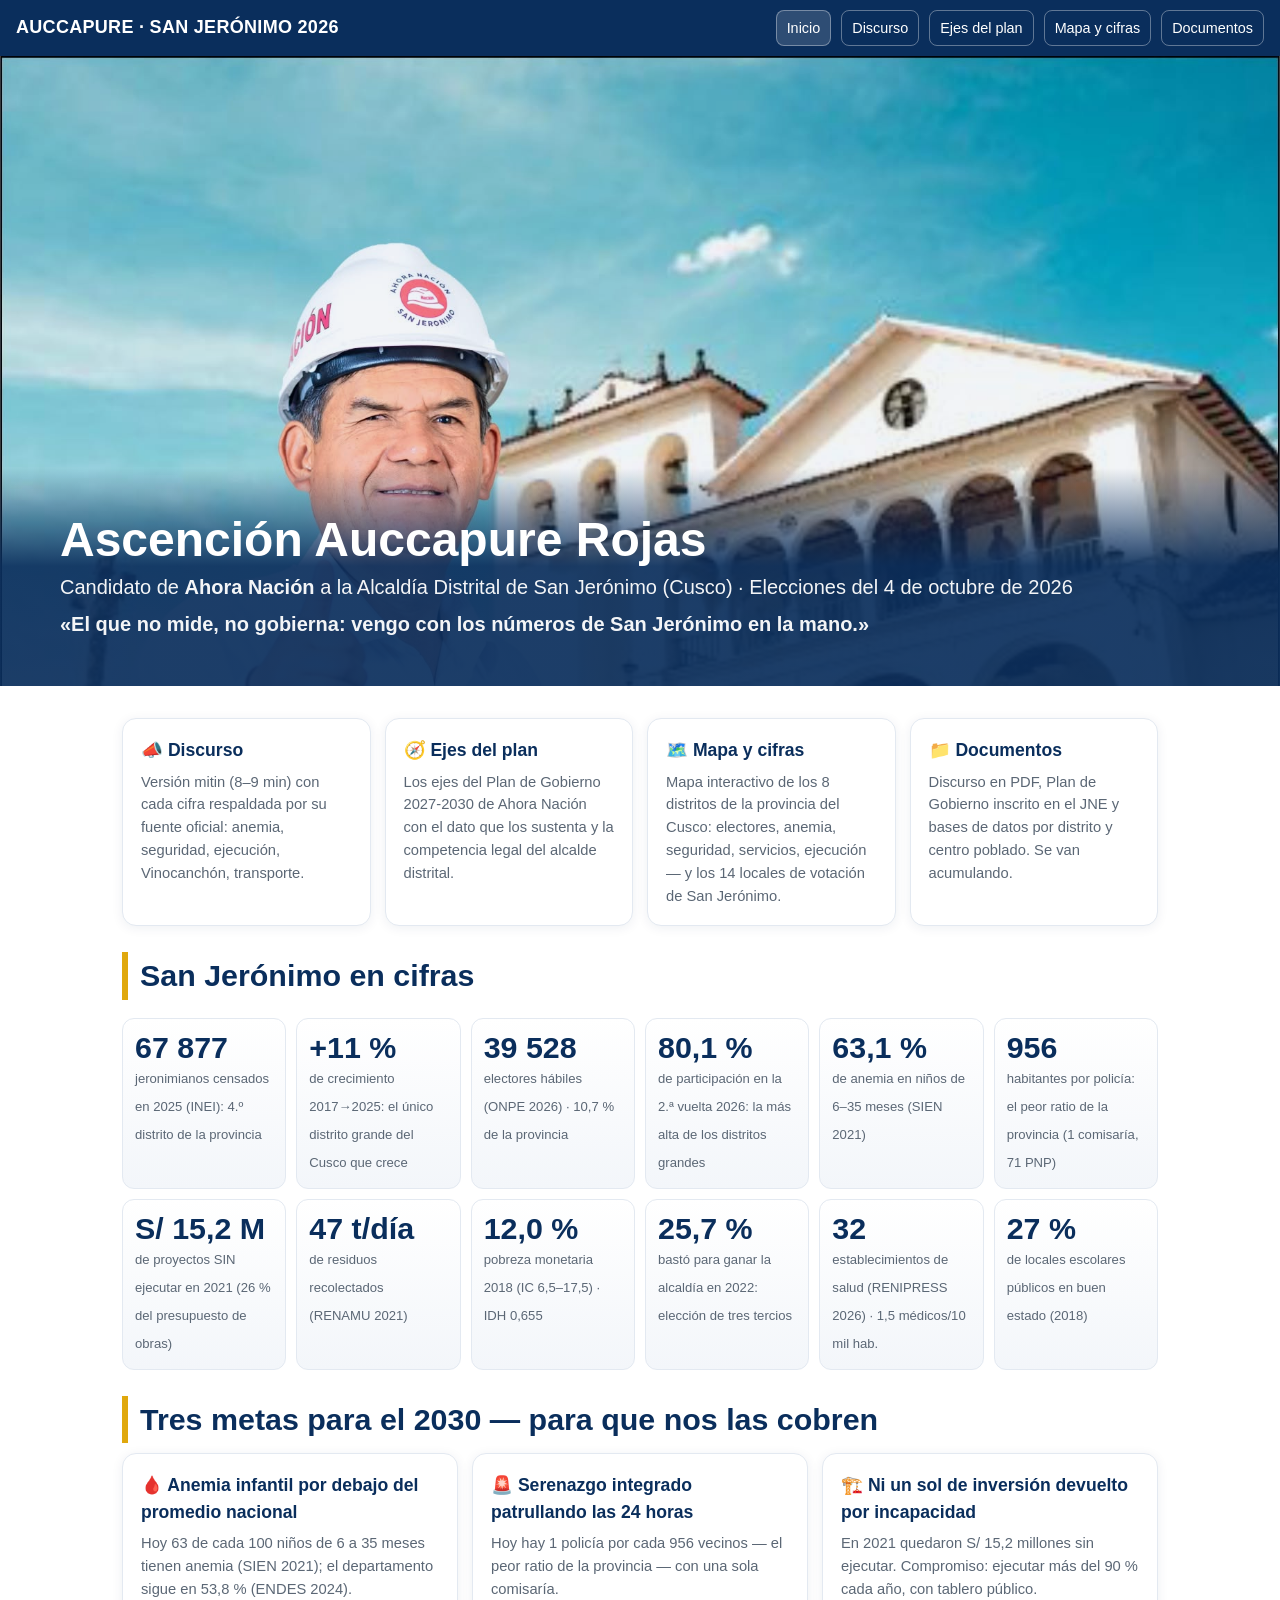
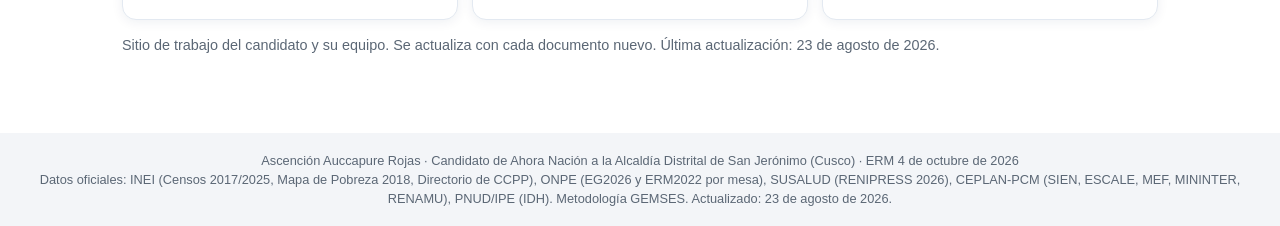
==== index.html @ 5ae74f65 "Portal Auccapure San Jerónimo 2026: index, discurso v1 (PDF), ejes del plan AN, mapa interactivo 8 d" ====
<!DOCTYPE html><html lang="es"><head><meta charset="utf-8"><meta name="viewport" content="width=device-width, initial-scale=1">
<title>Ascención Auccapure Rojas · Alcaldía de San Jerónimo (Cusco) 2026</title><meta name="description" content="Portal de campaña con discurso, ejes del plan, mapa interactivo y documentos con datos oficiales de San Jerónimo, Cusco."><link rel="stylesheet" href="assets/estilo.css">
<meta property="og:title" content="Ascención Auccapure Rojas · Alcaldía de San Jerónimo (Cusco) 2026"><meta property="og:image" content="img/auccapure_portada.jpg"></head><body><nav class="nav"><a class="brand" href="index.html">AUCCAPURE · SAN JERÓNIMO 2026</a><a class="l on" href="index.html">Inicio</a><a class="l" href="discurso.html">Discurso</a><a class="l" href="ejes.html">Ejes del plan</a><a class="l" href="mapa.html">Mapa y cifras</a><a class="l" href="documentos.html">Documentos</a></nav><section class="hero"><img src="img/auccapure_portada.jpg" alt="Ascención Auccapure Rojas"><div class="ov"><h1>Ascención Auccapure Rojas</h1><p>Candidato de <b>Ahora Nación</b> a la Alcaldía Distrital de San Jerónimo (Cusco) · Elecciones del 4 de octubre de 2026</p><p><b>«El que no mide, no gobierna: vengo con los números de San Jerónimo en la mano.»</b></p></div></section>
<div class="wrap">
<div class="cards">
<a class="card" href="discurso.html"><h3>📣 Discurso</h3><p>Versión mitin (8–9 min) con cada cifra respaldada por su fuente oficial: anemia, seguridad, ejecución, Vinocanchón, transporte.</p></a>
<a class="card" href="ejes.html"><h3>🧭 Ejes del plan</h3><p>Los ejes del Plan de Gobierno 2027-2030 de Ahora Nación con el dato que los sustenta y la competencia legal del alcalde distrital.</p></a>
<a class="card" href="mapa.html"><h3>🗺️ Mapa y cifras</h3><p>Mapa interactivo de los 8 distritos de la provincia del Cusco: electores, anemia, seguridad, servicios, ejecución — y los 14 locales de votación de San Jerónimo.</p></a>
<a class="card" href="documentos.html"><h3>📁 Documentos</h3><p>Discurso en PDF, Plan de Gobierno inscrito en el JNE y bases de datos por distrito y centro poblado. Se van acumulando.</p></a>
</div>
<h2 class="sec">San Jerónimo en cifras</h2>
<div class="kpis"><div class="kpi"><b>67 877</b><small>jeronimianos censados en 2025 (INEI): 4.º distrito de la provincia</small></div><div class="kpi"><b>+11 %</b><small>de crecimiento 2017→2025: el único distrito grande del Cusco que crece</small></div><div class="kpi"><b>39 528</b><small>electores hábiles (ONPE 2026) · 10,7 % de la provincia</small></div><div class="kpi"><b>80,1 %</b><small>de participación en la 2.ª vuelta 2026: la más alta de los distritos grandes</small></div><div class="kpi"><b>63,1 %</b><small>de anemia en niños de 6–35 meses (SIEN 2021)</small></div><div class="kpi"><b>956</b><small>habitantes por policía: el peor ratio de la provincia (1 comisaría, 71 PNP)</small></div><div class="kpi"><b>S/ 15,2 M</b><small>de proyectos SIN ejecutar en 2021 (26 % del presupuesto de obras)</small></div><div class="kpi"><b>47 t/día</b><small>de residuos recolectados (RENAMU 2021)</small></div><div class="kpi"><b>12,0 %</b><small>pobreza monetaria 2018 (IC 6,5–17,5) · IDH 0,655</small></div><div class="kpi"><b>25,7 %</b><small>bastó para ganar la alcaldía en 2022: elección de tres tercios</small></div><div class="kpi"><b>32</b><small>establecimientos de salud (RENIPRESS 2026) · 1,5 médicos/10 mil hab.</small></div><div class="kpi"><b>27 %</b><small>de locales escolares públicos en buen estado (2018)</small></div></div>
<h2 class="sec">Tres metas para el 2030 — para que nos las cobren</h2>
<div class="cards">
<div class="card"><h3>🩸 Anemia infantil por debajo del promedio nacional</h3><p>Hoy 63 de cada 100 niños de 6 a 35 meses tienen anemia (SIEN 2021); el departamento sigue en 53,8 % (ENDES 2024).</p></div>
<div class="card"><h3>🚨 Serenazgo integrado patrullando las 24 horas</h3><p>Hoy hay 1 policía por cada 956 vecinos — el peor ratio de la provincia — con una sola comisaría.</p></div>
<div class="card"><h3>🏗️ Ni un sol de inversión devuelto por incapacidad</h3><p>En 2021 quedaron S/ 15,2 millones sin ejecutar. Compromiso: ejecutar más del 90 % cada año, con tablero público.</p></div>
</div>
<p style="color:var(--muted);font-size:.9rem">Sitio de trabajo del candidato y su equipo. Se actualiza con cada documento nuevo. Última actualización: 23 de agosto de 2026.</p>
</div>
<footer>Ascención Auccapure Rojas · Candidato de Ahora Nación a la Alcaldía Distrital de San Jerónimo (Cusco) · ERM 4 de octubre de 2026<br>Datos oficiales: INEI (Censos 2017/2025, Mapa de Pobreza 2018, Directorio de CCPP), ONPE (EG2026 y ERM2022 por mesa), SUSALUD (RENIPRESS 2026), CEPLAN-PCM (SIEN, ESCALE, MEF, MININTER, RENAMU), PNUD/IPE (IDH). Metodología GEMSES. Actualizado: 23 de agosto de 2026.</footer></body></html>
---- assets/estilo.css ----
:root{--azul:#0a2e5c;--azul2:#124a8f;--teal:#12a5a5;--oro:#e0a80d;--rojo:#b3261e;--gris:#f3f5f8;--txt:#1b2430;--muted:#5b6775}
*{box-sizing:border-box}html{scroll-behavior:smooth}
body{margin:0;font-family:Segoe UI,Roboto,Helvetica,Arial,sans-serif;color:var(--txt);background:#fff;line-height:1.55;font-size:clamp(15px,1.05vw + 10px,18px)}
a{color:var(--azul2)}
.nav{position:sticky;top:0;z-index:20;background:var(--azul);color:#fff;display:flex;align-items:center;gap:10px;padding:10px 16px;flex-wrap:wrap}
.nav .brand{font-weight:800;letter-spacing:.3px;flex:1;min-width:160px;text-decoration:none;color:#fff}
.nav a.l{color:#fff;text-decoration:none;padding:6px 10px;border-radius:8px;font-size:.9rem;border:1px solid rgba(255,255,255,.35)}
.nav a.l.on,.nav a.l:hover{background:rgba(255,255,255,.15)}
.hero{position:relative;background:var(--azul);color:#fff;overflow:hidden}
.hero img{width:100%;max-height:70vh;object-fit:cover;object-position:top;display:block;opacity:.95}
.hero .ov{position:absolute;inset:auto 0 0 0;background:linear-gradient(180deg,rgba(10,46,92,0),rgba(10,46,92,.92) 45%);padding:clamp(18px,4vw,46px) clamp(16px,5vw,60px)}
.hero h1{margin:0;font-size:clamp(1.6rem,4.5vw,3rem);line-height:1.1}
.hero p{margin:6px 0 0;font-size:clamp(.95rem,1.8vw,1.25rem);opacity:.95}
.wrap{max-width:1100px;margin:0 auto;padding:clamp(14px,3vw,32px)}
.cards{display:grid;grid-template-columns:repeat(auto-fit,minmax(230px,1fr));gap:14px}
.card{background:#fff;border:1px solid #e3e9f1;border-radius:14px;padding:18px;box-shadow:0 2px 12px rgba(10,46,92,.07);text-decoration:none;color:var(--txt);display:block;transition:transform .15s}
.card:hover{transform:translateY(-2px)}
.card h3{margin:0 0 6px;color:var(--azul);font-size:1.1rem}
.card p{margin:0;color:var(--muted);font-size:.92rem}
.kpis{display:grid;grid-template-columns:repeat(auto-fit,minmax(150px,1fr));gap:10px;margin:18px 0}
.kpi{background:linear-gradient(180deg,#fff,#f3f6fa);border:1px solid #e3e9f1;border-radius:12px;padding:12px}
.kpi b{display:block;font-size:clamp(1.3rem,3vw,1.9rem);color:var(--azul);line-height:1.1}
.kpi small{color:var(--muted);font-size:.82rem}
h2.sec{color:var(--azul);font-size:clamp(1.3rem,2.6vw,1.9rem);margin:26px 0 10px;border-left:6px solid var(--oro);padding-left:12px}
.doc p{text-align:justify;margin:0 0 .9em}
.doc h2{color:var(--azul);margin-top:1.6em}
.doc h3{color:var(--azul2);font-size:1rem;margin:1.2em 0 .3em}
.doc blockquote{margin:0 0 1em;padding:8px 14px;border-left:4px solid var(--teal);background:var(--gris);color:var(--muted);font-size:.9rem}
.doc ol{padding-left:1.2em}.doc ol li{margin-bottom:.45em}
.doc .notes{font-size:.85rem;color:var(--muted)}
.btns{display:flex;gap:10px;flex-wrap:wrap;margin:10px 0 18px}
.btn{display:inline-block;background:var(--azul2);color:#fff;text-decoration:none;padding:9px 14px;border-radius:10px;font-weight:600;font-size:.92rem}
.btn.o{background:#fff;color:var(--azul2);border:2px solid var(--azul2)}
.btn.g{background:var(--oro);color:#1b2430}
footer{background:var(--gris);color:var(--muted);font-size:.8rem;padding:18px;text-align:center;margin-top:30px;line-height:1.5}
table.t{width:100%;border-collapse:collapse;font-size:.88rem}
table.t th,table.t td{padding:7px 8px;border-bottom:1px solid #e6eaf0;text-align:left;vertical-align:top}
table.t th{background:#f0f4f9;color:var(--azul)}
.tablewrap{overflow-x:auto;-webkit-overflow-scrolling:touch}
.eje{scroll-margin-top:70px;border-radius:16px;padding:clamp(16px,3vw,30px);margin:14px 0;color:#fff;background:linear-gradient(135deg,var(--azul),var(--azul2));box-shadow:0 6px 22px rgba(10,46,92,.18)}
.eje.alt{background:linear-gradient(135deg,#0b6b6b,var(--teal))}
.eje.nuevo{background:linear-gradient(135deg,#6b4a00,var(--oro));color:#1b2430}
.eje .n{font-size:.85rem;opacity:.85;letter-spacing:2px;text-transform:uppercase}
.eje h2{margin:4px 0 10px;font-size:clamp(1.25rem,3vw,1.9rem);line-height:1.15}
.eje .grid{display:grid;grid-template-columns:repeat(auto-fit,minmax(240px,1fr));gap:12px}
.eje .box{background:rgba(255,255,255,.14);border-radius:12px;padding:12px}
.eje.nuevo .box{background:rgba(255,255,255,.55)}
.eje .box b{display:block;font-size:.8rem;text-transform:uppercase;letter-spacing:1px;opacity:.85;margin-bottom:4px}
.eje .dato{font-size:clamp(1.1rem,2.4vw,1.5rem);font-weight:800;line-height:1.2}
.eje small{opacity:.85}
.toc{display:flex;gap:6px;flex-wrap:wrap;margin:8px 0 16px}
.toc a{font-size:.82rem;text-decoration:none;background:var(--gris);color:var(--azul);padding:5px 9px;border-radius:999px;border:1px solid #e3e9f1}
@media print{.nav,.btns{display:none}.eje{box-shadow:none;page-break-inside:avoid;-webkit-print-color-adjust:exact;print-color-adjust:exact}}
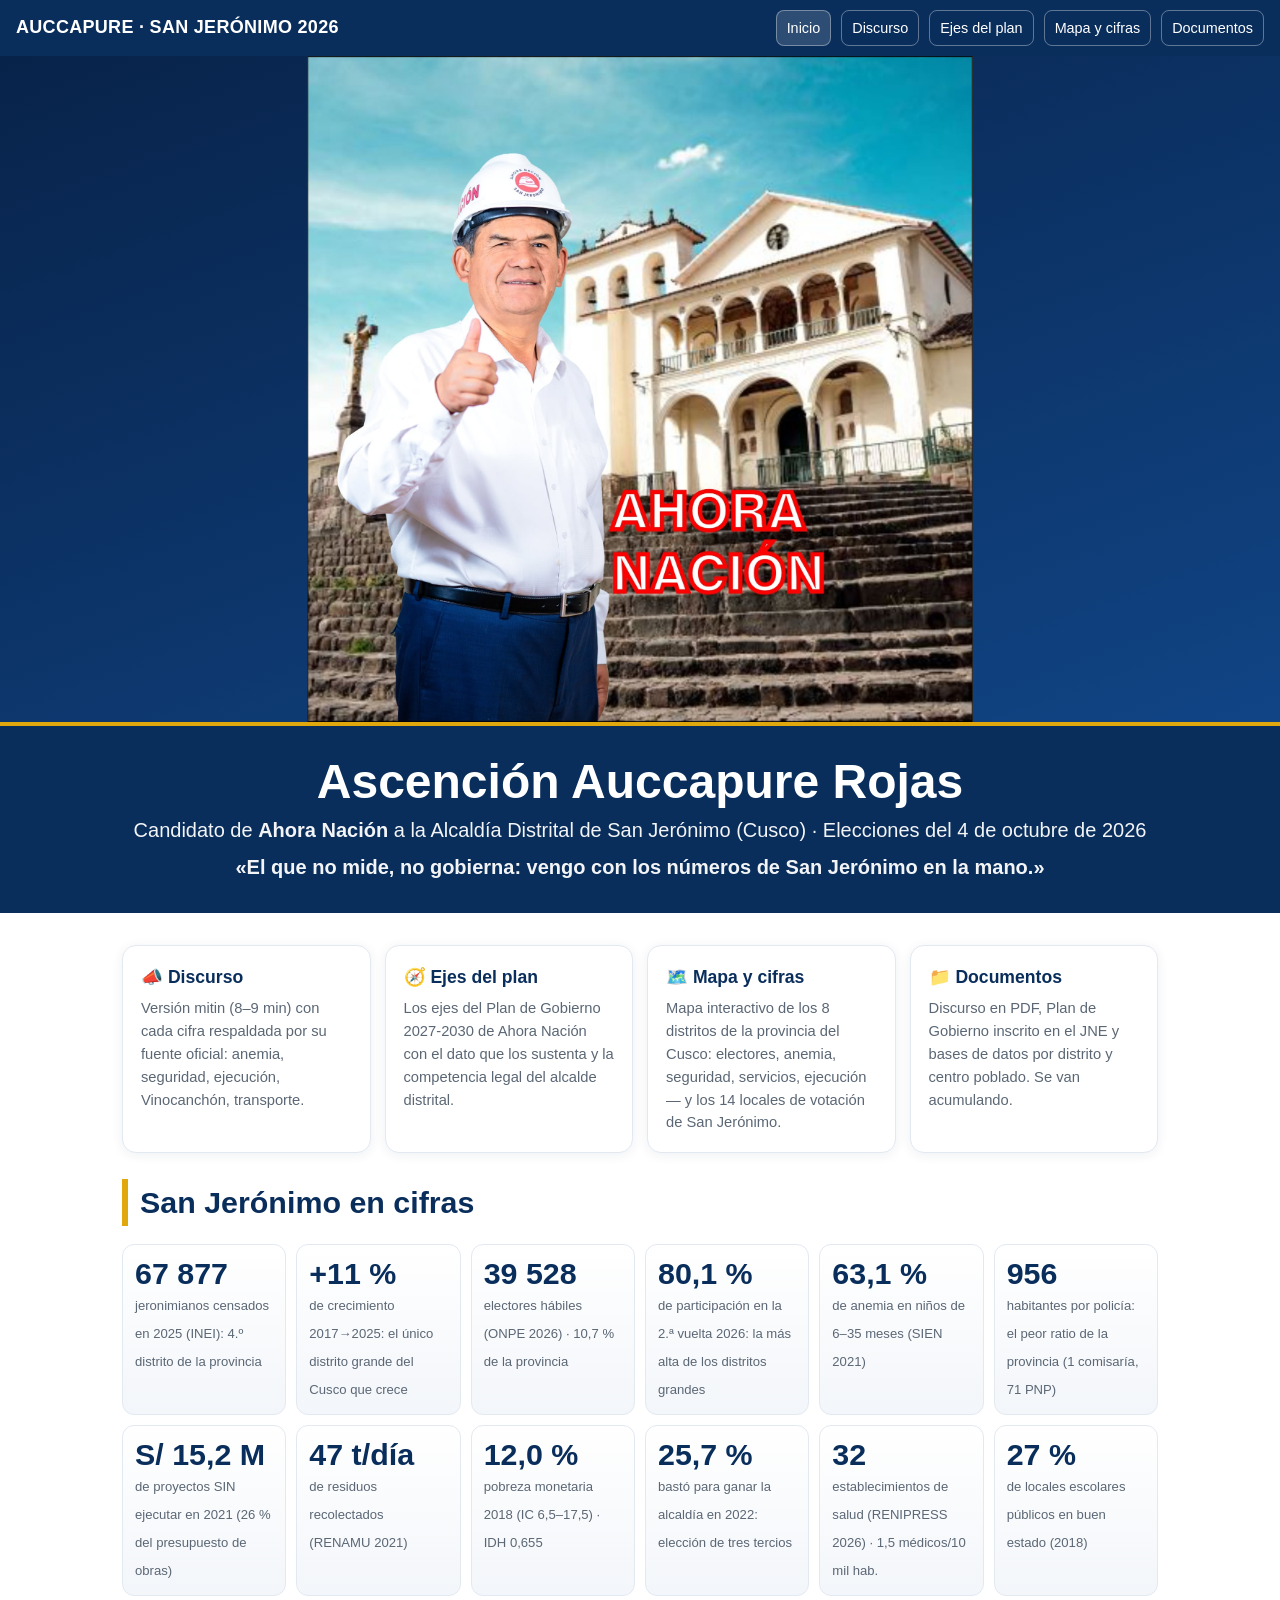
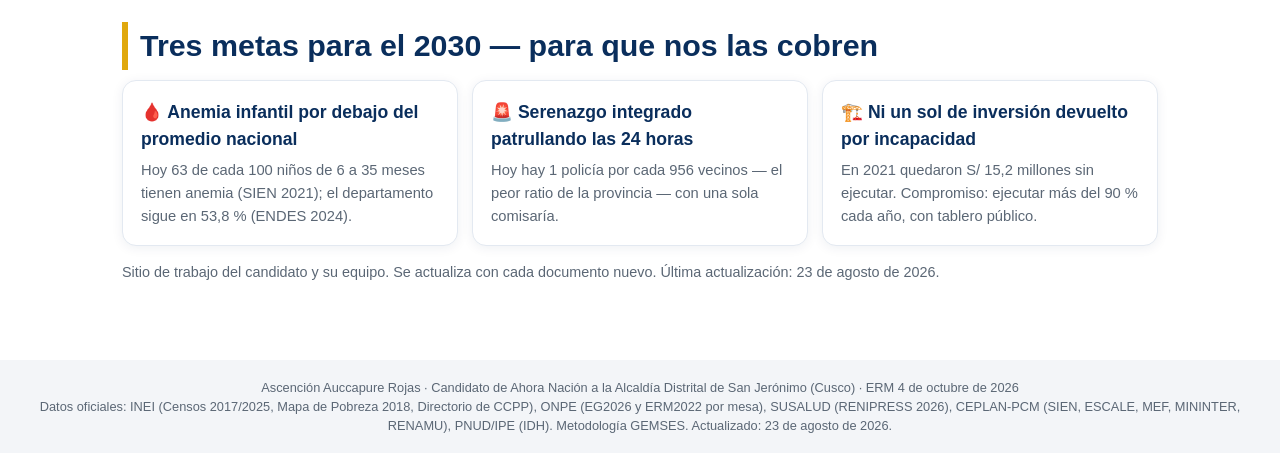
==== commit 778071ee: "CSS versionado (?v=3) para que el navegador no sirva estilos viejos tras un deploy" ====
--- a/index.html
+++ b/index.html
@@ -1,5 +1,5 @@
 <!DOCTYPE html><html lang="es"><head><meta charset="utf-8"><meta name="viewport" content="width=device-width, initial-scale=1">
-<title>Ascención Auccapure Rojas · Alcaldía de San Jerónimo (Cusco) 2026</title><meta name="description" content="Portal de campaña con discurso, ejes del plan, mapa interactivo y documentos con datos oficiales de San Jerónimo, Cusco."><link rel="stylesheet" href="assets/estilo.css">
+<title>Ascención Auccapure Rojas · Alcaldía de San Jerónimo (Cusco) 2026</title><meta name="description" content="Portal de campaña con discurso, ejes del plan, mapa interactivo y documentos con datos oficiales de San Jerónimo, Cusco."><link rel="stylesheet" href="assets/estilo.css?v=3">
 <meta property="og:title" content="Ascención Auccapure Rojas · Alcaldía de San Jerónimo (Cusco) 2026"><meta property="og:image" content="img/auccapure_portada.jpg"></head><body><nav class="nav"><a class="brand" href="index.html">AUCCAPURE · SAN JERÓNIMO 2026</a><a class="l on" href="index.html">Inicio</a><a class="l" href="discurso.html">Discurso</a><a class="l" href="ejes.html">Ejes del plan</a><a class="l" href="mapa.html">Mapa y cifras</a><a class="l" href="documentos.html">Documentos</a></nav><section class="hero"><img src="img/auccapure_portada.jpg" alt="Ascención Auccapure Rojas"><div class="ov"><h1>Ascención Auccapure Rojas</h1><p>Candidato de <b>Ahora Nación</b> a la Alcaldía Distrital de San Jerónimo (Cusco) · Elecciones del 4 de octubre de 2026</p><p><b>«El que no mide, no gobierna: vengo con los números de San Jerónimo en la mano.»</b></p></div></section>
 <div class="wrap">
 <div class="cards">
--- a/assets/estilo.css
+++ b/assets/estilo.css
@@ -7,9 +7,9 @@
 .nav .brand{font-weight:800;letter-spacing:.3px;flex:1;min-width:160px;text-decoration:none;color:#fff}
 .nav a.l{color:#fff;text-decoration:none;padding:6px 10px;border-radius:8px;font-size:.9rem;border:1px solid rgba(255,255,255,.35)}
 .nav a.l.on,.nav a.l:hover{background:rgba(255,255,255,.15)}
-.hero{position:relative;background:var(--azul);color:#fff;overflow:hidden}
-.hero img{width:100%;max-height:70vh;object-fit:cover;object-position:top;display:block;opacity:.95}
-.hero .ov{position:absolute;inset:auto 0 0 0;background:linear-gradient(180deg,rgba(10,46,92,0),rgba(10,46,92,.92) 45%);padding:clamp(18px,4vw,46px) clamp(16px,5vw,60px)}
+.hero{background:linear-gradient(160deg,#08234a,var(--azul2));color:#fff}
+.hero img{display:block;margin:0 auto;max-width:100%;max-height:74vh;width:auto;height:auto}
+.hero .ov{background:var(--azul);padding:clamp(14px,3vw,30px) clamp(16px,5vw,60px);text-align:center;border-top:4px solid var(--oro)}
 .hero h1{margin:0;font-size:clamp(1.6rem,4.5vw,3rem);line-height:1.1}
 .hero p{margin:6px 0 0;font-size:clamp(.95rem,1.8vw,1.25rem);opacity:.95}
 .wrap{max-width:1100px;margin:0 auto;padding:clamp(14px,3vw,32px)}
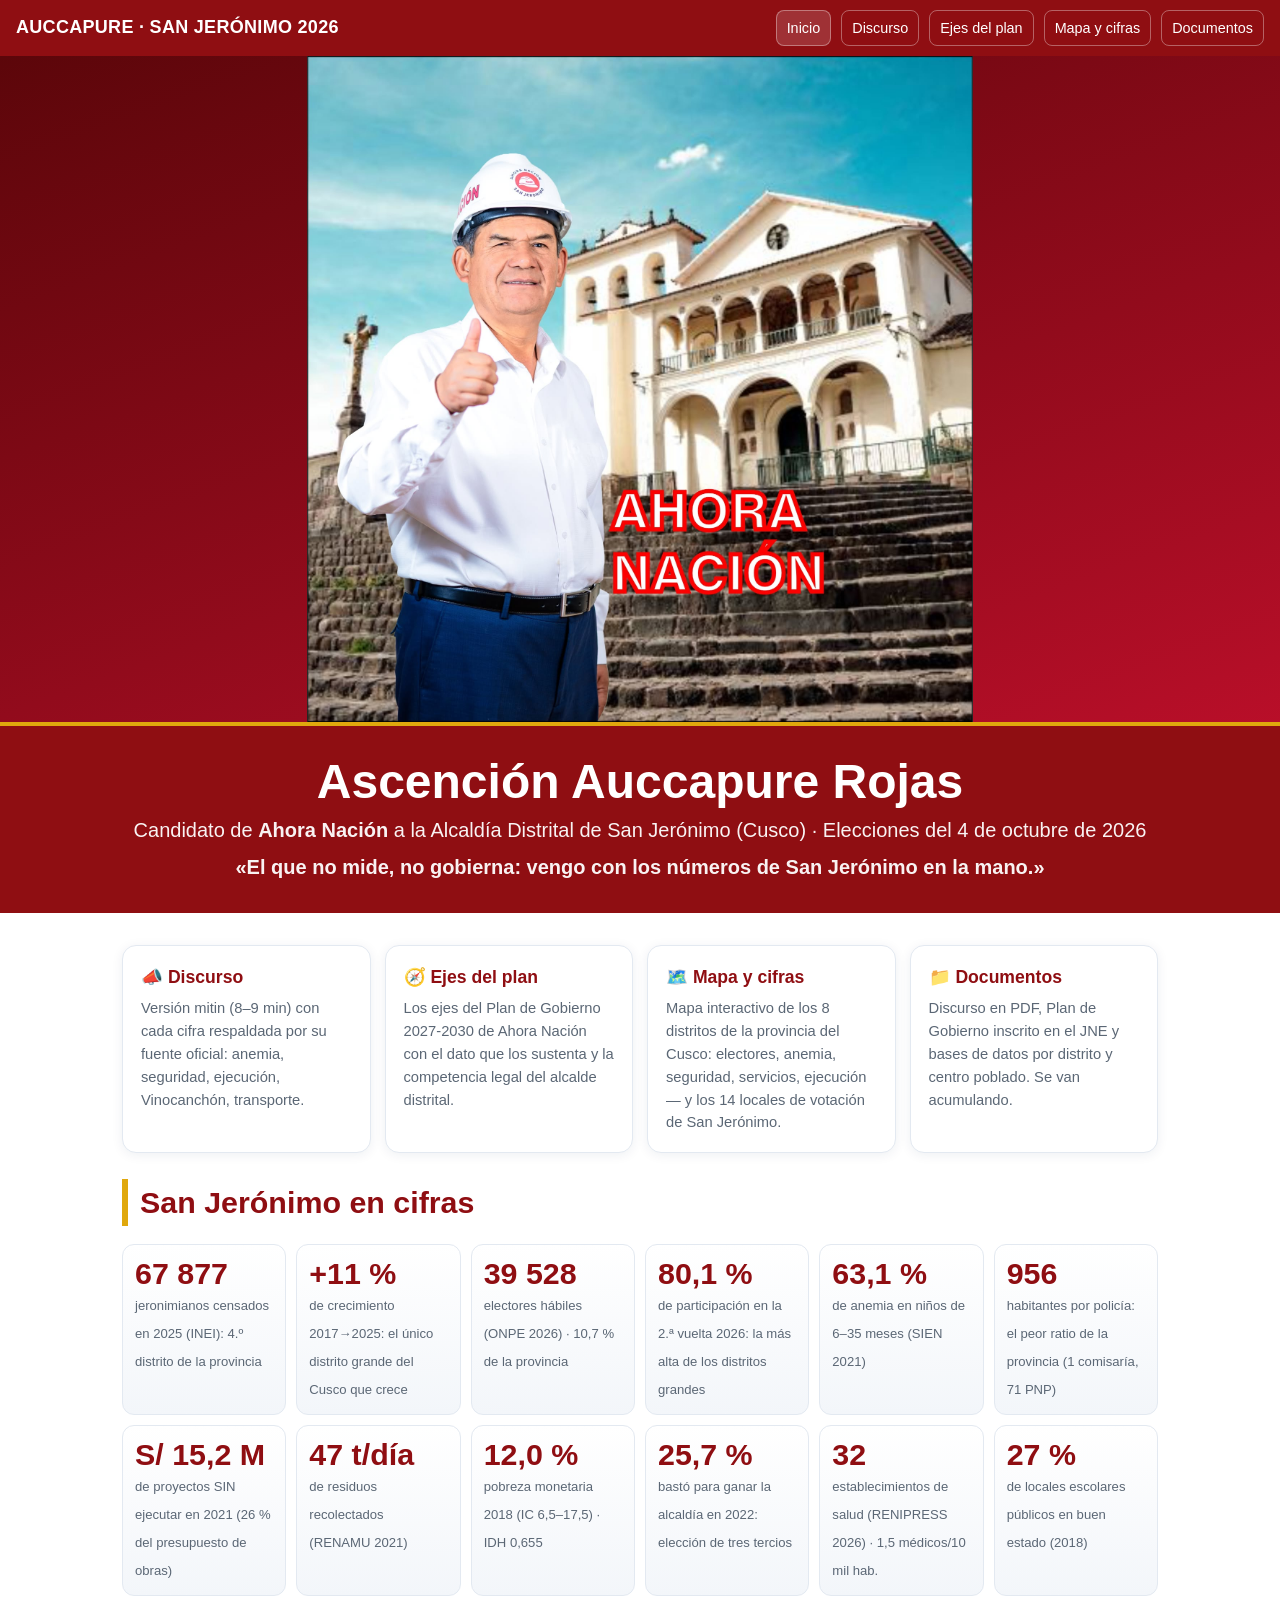
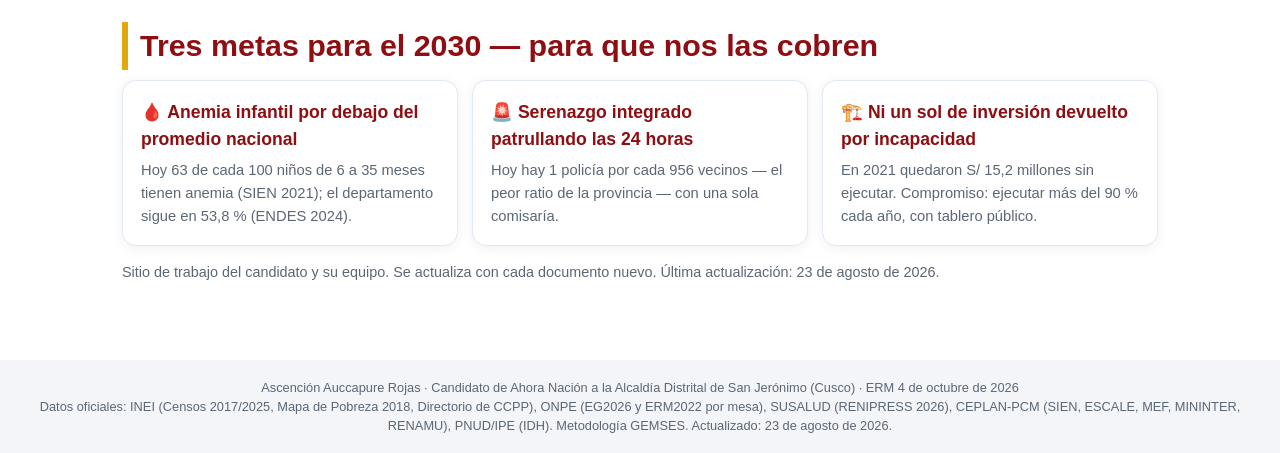
==== commit 57143d82: "Colores del partido: paleta Ahora Nacion (granate #8f0e12 + rojo #c8102e) en portal y mapa; semaforo" ====
--- a/index.html
+++ b/index.html
@@ -1,5 +1,5 @@
 <!DOCTYPE html><html lang="es"><head><meta charset="utf-8"><meta name="viewport" content="width=device-width, initial-scale=1">
-<title>Ascención Auccapure Rojas · Alcaldía de San Jerónimo (Cusco) 2026</title><meta name="description" content="Portal de campaña con discurso, ejes del plan, mapa interactivo y documentos con datos oficiales de San Jerónimo, Cusco."><link rel="stylesheet" href="assets/estilo.css?v=3">
+<title>Ascención Auccapure Rojas · Alcaldía de San Jerónimo (Cusco) 2026</title><meta name="description" content="Portal de campaña con discurso, ejes del plan, mapa interactivo y documentos con datos oficiales de San Jerónimo, Cusco."><link rel="stylesheet" href="assets/estilo.css?v=4">
 <meta property="og:title" content="Ascención Auccapure Rojas · Alcaldía de San Jerónimo (Cusco) 2026"><meta property="og:image" content="img/auccapure_portada.jpg"></head><body><nav class="nav"><a class="brand" href="index.html">AUCCAPURE · SAN JERÓNIMO 2026</a><a class="l on" href="index.html">Inicio</a><a class="l" href="discurso.html">Discurso</a><a class="l" href="ejes.html">Ejes del plan</a><a class="l" href="mapa.html">Mapa y cifras</a><a class="l" href="documentos.html">Documentos</a></nav><section class="hero"><img src="img/auccapure_portada.jpg" alt="Ascención Auccapure Rojas"><div class="ov"><h1>Ascención Auccapure Rojas</h1><p>Candidato de <b>Ahora Nación</b> a la Alcaldía Distrital de San Jerónimo (Cusco) · Elecciones del 4 de octubre de 2026</p><p><b>«El que no mide, no gobierna: vengo con los números de San Jerónimo en la mano.»</b></p></div></section>
 <div class="wrap">
 <div class="cards">
--- a/assets/estilo.css
+++ b/assets/estilo.css
@@ -1,5 +1,5 @@
 
-:root{--azul:#0a2e5c;--azul2:#124a8f;--teal:#12a5a5;--oro:#e0a80d;--rojo:#b3261e;--gris:#f3f5f8;--txt:#1b2430;--muted:#5b6775}
+:root{--azul:#8f0e12;--azul2:#c8102e;--teal:#12a5a5;--oro:#e0a80d;--rojo:#b3261e;--gris:#f3f5f8;--txt:#1b2430;--muted:#5b6775}
 *{box-sizing:border-box}html{scroll-behavior:smooth}
 body{margin:0;font-family:Segoe UI,Roboto,Helvetica,Arial,sans-serif;color:var(--txt);background:#fff;line-height:1.55;font-size:clamp(15px,1.05vw + 10px,18px)}
 a{color:var(--azul2)}
@@ -7,7 +7,7 @@
 .nav .brand{font-weight:800;letter-spacing:.3px;flex:1;min-width:160px;text-decoration:none;color:#fff}
 .nav a.l{color:#fff;text-decoration:none;padding:6px 10px;border-radius:8px;font-size:.9rem;border:1px solid rgba(255,255,255,.35)}
 .nav a.l.on,.nav a.l:hover{background:rgba(255,255,255,.15)}
-.hero{background:linear-gradient(160deg,#08234a,var(--azul2));color:#fff}
+.hero{background:linear-gradient(160deg,#5c060a,var(--azul2));color:#fff}
 .hero img{display:block;margin:0 auto;max-width:100%;max-height:74vh;width:auto;height:auto}
 .hero .ov{background:var(--azul);padding:clamp(14px,3vw,30px) clamp(16px,5vw,60px);text-align:center;border-top:4px solid var(--oro)}
 .hero h1{margin:0;font-size:clamp(1.6rem,4.5vw,3rem);line-height:1.1}
@@ -26,7 +26,7 @@
 .doc p{text-align:justify;margin:0 0 .9em}
 .doc h2{color:var(--azul);margin-top:1.6em}
 .doc h3{color:var(--azul2);font-size:1rem;margin:1.2em 0 .3em}
-.doc blockquote{margin:0 0 1em;padding:8px 14px;border-left:4px solid var(--teal);background:var(--gris);color:var(--muted);font-size:.9rem}
+.doc blockquote{margin:0 0 1em;padding:8px 14px;border-left:4px solid var(--oro);background:var(--gris);color:var(--muted);font-size:.9rem}
 .doc ol{padding-left:1.2em}.doc ol li{margin-bottom:.45em}
 .doc .notes{font-size:.85rem;color:var(--muted)}
 .btns{display:flex;gap:10px;flex-wrap:wrap;margin:10px 0 18px}
@@ -39,7 +39,7 @@
 table.t th{background:#f0f4f9;color:var(--azul)}
 .tablewrap{overflow-x:auto;-webkit-overflow-scrolling:touch}
 .eje{scroll-margin-top:70px;border-radius:16px;padding:clamp(16px,3vw,30px);margin:14px 0;color:#fff;background:linear-gradient(135deg,var(--azul),var(--azul2));box-shadow:0 6px 22px rgba(10,46,92,.18)}
-.eje.alt{background:linear-gradient(135deg,#0b6b6b,var(--teal))}
+.eje.alt{background:linear-gradient(135deg,#23272e,#3f4652)}
 .eje.nuevo{background:linear-gradient(135deg,#6b4a00,var(--oro));color:#1b2430}
 .eje .n{font-size:.85rem;opacity:.85;letter-spacing:2px;text-transform:uppercase}
 .eje h2{margin:4px 0 10px;font-size:clamp(1.25rem,3vw,1.9rem);line-height:1.15}
